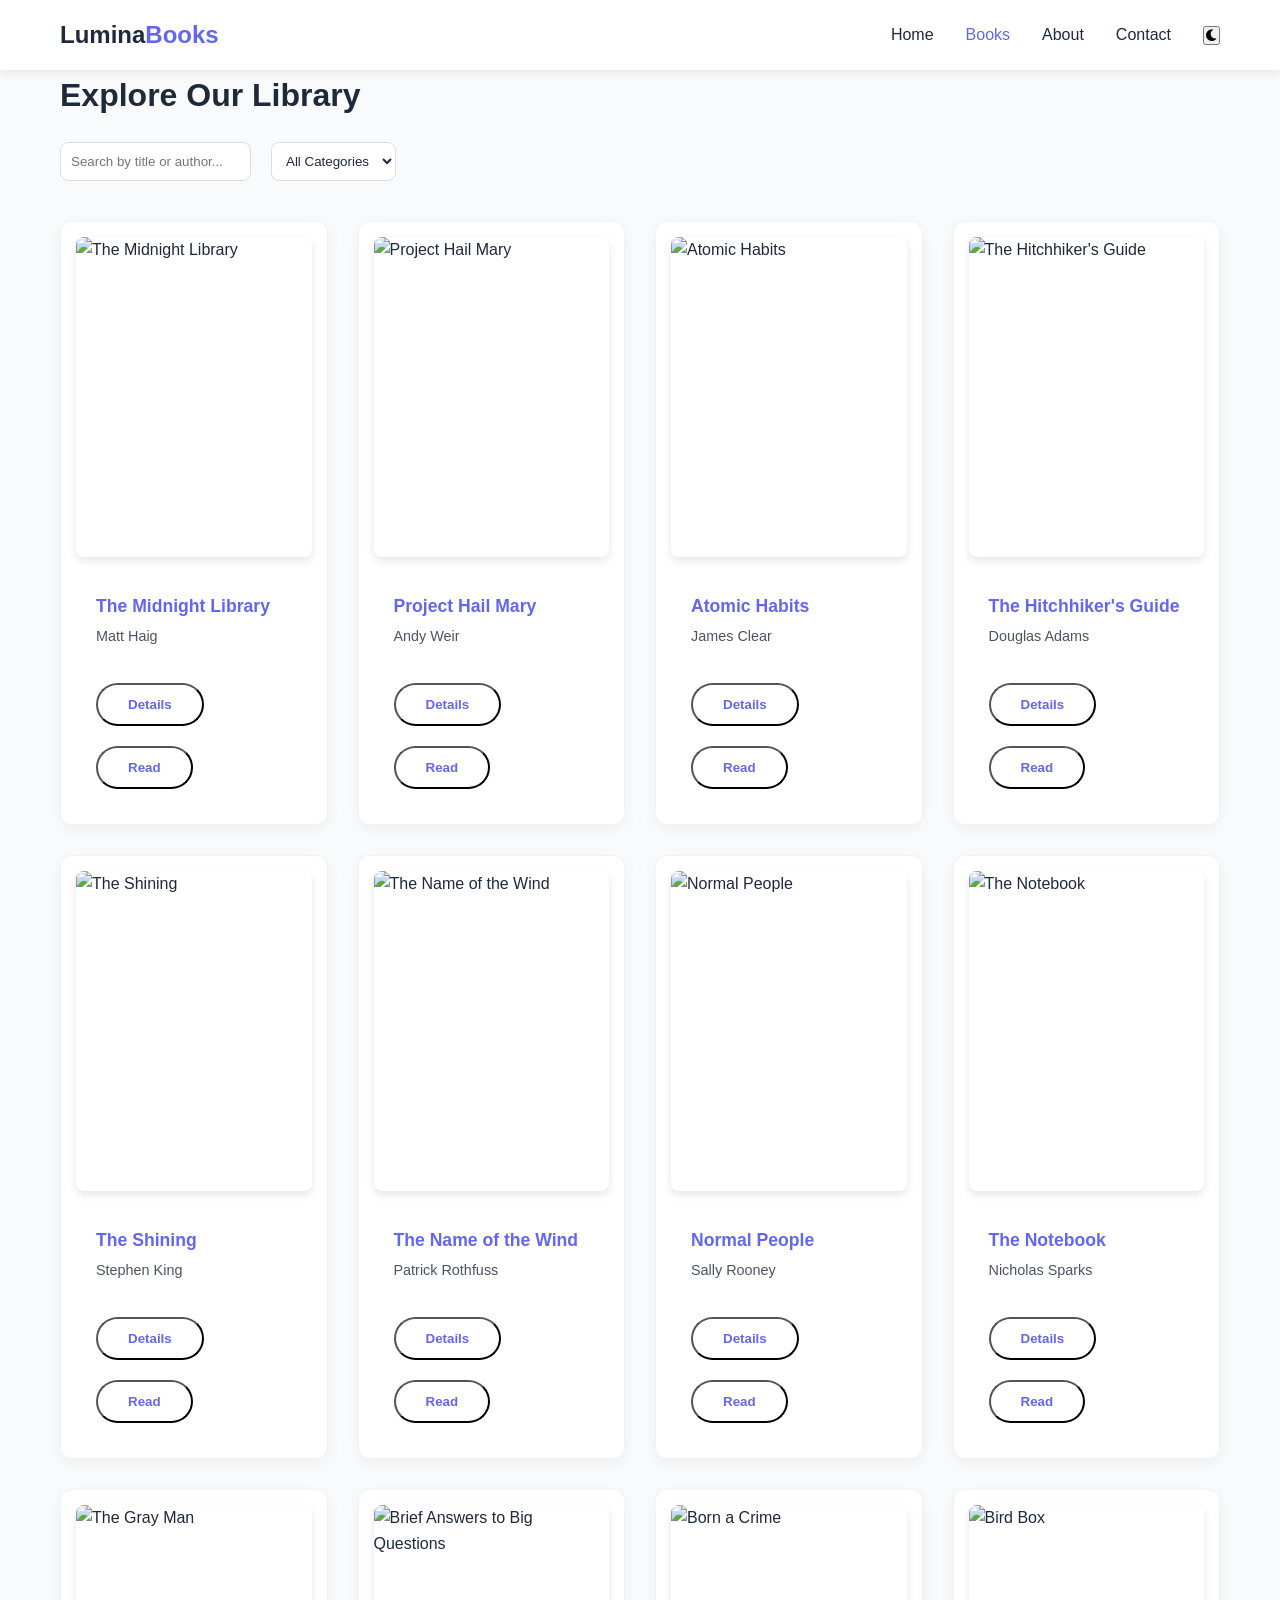
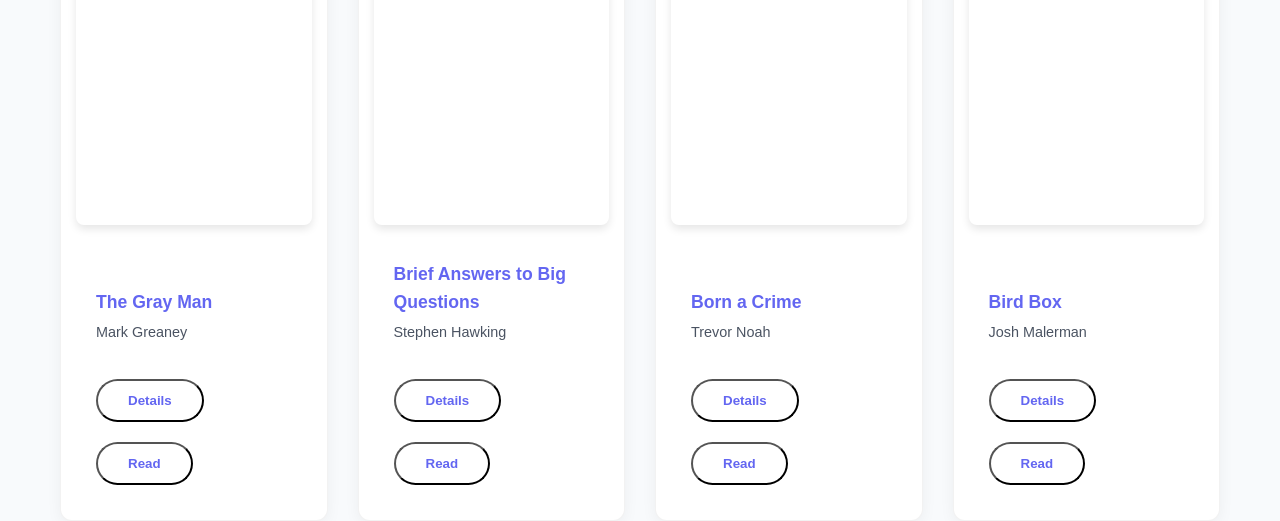
==== books.html @ ff7540b2 "Add files via upload" ====
<!DOCTYPE html>
<html lang="en">
<head>
    <meta charset="UTF-8">
    <meta name="viewport" content="width=device-width, initial-scale=1.0">
    <title>Browse Library - LuminaBooks</title>
    <link rel="stylesheet" href="style.css">
    <link rel="stylesheet" href="https://cdnjs.cloudflare.com/ajax/libs/font-awesome/6.0.0/css/all.min.css">
</head>
<div id="readerOverlay" class="reader-overlay">
    <div class="reader-header">
        <button id="exitReader"><i class="fas fa-arrow-left"></i> Exit Library</button>
        <div class="reader-meta">
            <span id="readingTitle">Book Title</span>
            <span id="readingAuthor">Author Name</span>
        </div>
        <div class="reader-tools">
            <button onclick="changeFontSize(1)"><i class="fas fa-plus"></i></button>
            <button onclick="changeFontSize(-1)"><i class="fas fa-minus"></i></button>
        </div>
    </div>

    <div class="reader-body">
        <div id="textContent" class="text-content">
        </div>
        <div class="reader-footer">
            <p>End of Preview</p>
        </div>
    </div>
</div>
<body>
<nav class="navbar">
    <div class="nav-container">
        <a href="index.html" class="logo">Lumina<span>Books</span></a>
        <ul class="nav-links">
            <li><a href="index.html">Home</a></li>
            <li><a href="books.html" class="active">Books</a></li>
            <li><a href="about.html">About</a></li>
            <li><a href="contact.html">Contact</a></li>
            <li><button id="theme-toggle"><i class="fas fa-moon"></i></button></li>
        </ul>
    </div>
</nav>

<div class="container page-header">
    <h1>Explore Our Library</h1>
    <div class="filter-controls">
        <input type="text" id="searchBar" placeholder="Search by title or author...">
        <select id="categoryFilter">
            <option value="all">All Categories</option>
            <option value="fiction">Fiction</option>
            <option value="sci-fi">Sci-Fi</option>
            <option value="comedy">Comedy</option>
            <option value="horror">Horror</option>
            <option value="fantasy">Fantasy</option>
            <option value="drama">Drama</option>
            <option value="romance">Romance</option>
            <option value="action">Action</option>
            <option value="educational">Educational</option>
        </select>
    </div>
</div>


<main class="container">
    <div class="book-grid" id="bookGrid">
    </div>
</main>

<div class="modal" id="bookModal">
    <div class="modal-content">
        <span class="close-modal">&times;</span>
        <div class="modal-body" id="modalBody">
        </div>
    </div>
</div>


<script src="script.js"></script>
</body>
</html>
---- style.css ----
:root {
    --primary: #6366f1;
    --primary-dark: #4f46e5;
    --bg: #f8fafc;
    --text: #1e293b;
    --card-bg: #ffffff;
    --nav-bg: rgba(255, 255, 255, 0.9);
    --transition: all 0.3s ease;
}

[data-theme="dark"] {
    --bg: #0f172a;
    --text: #f8fafc;
    --card-bg: #1e293b;
    --nav-bg: rgba(15, 23, 42, 0.9);
}

* {
    margin: 0;
    padding: 0;
    box-sizing: border-box;
    font-family: 'Segoe UI', Tahoma, Geneva, Verdana, sans-serif;
}

body {
    background-color: var(--bg);
    color: var(--text);
    transition: var(--transition);
    line-height: 1.6;
}

.container {
    max-width: 1200px;
    margin: 0 auto;
    padding: 0 20px;
}

/* Navbar */
.navbar {
    position: sticky;
    top: 0;
    background: var(--nav-bg);
    backdrop-filter: blur(10px);
    z-index: 1000;
    box-shadow: 0 2px 10px rgba(0,0,0,0.1);
    padding: 1rem 0;
}

.nav-container {
    display: flex;
    justify-content: space-between;
    align-items: center;
    max-width: 1200px;
    margin: 0 auto;
    padding: 0 20px;
}

.logo {
    font-size: 1.5rem;
    font-weight: bold;
    text-decoration: none;
    color: var(--text);
}

.logo span { color: var(--primary); }

.nav-links {
    display: flex;
    list-style: none;
    gap: 2rem;
    align-items: center;
}

.nav-links a {
    text-decoration: none;
    color: var(--text);
    font-weight: 500;
    transition: var(--transition);
}

.nav-links a:hover, .nav-links a.active {
    color: var(--primary);
}

/* Hero */
.hero {
    height: 60vh;
    display: flex;
    align-items: center;
    justify-content: center;
    text-align: center;
    background: linear-gradient(45deg, var(--primary), #a855f7);
    color: white;
    padding: 0 20px;
}

.cta-btn {
    display: inline-block;
    padding: 12px 30px;
    background: white;
    color: var(--primary);
    text-decoration: none;
    border-radius: 30px;
    font-weight: bold;
    margin-top: 20px;
    transition: transform 0.2s;
}

.cta-btn:hover { transform: translateY(-3px); }

/* Books Grid */
.book-grid {
    display: grid;
    grid-template-columns: repeat(auto-fill, minmax(250px, 1fr));
    gap: 30px;
    margin-top: 40px;
}

.book-card {
    background: var(--card-bg);
    border-radius: 15px;
    overflow: hidden;
    box-shadow: 0 4px 15px rgba(0,0,0,0.05);
    transition: var(--transition);
    cursor: pointer;
}

.book-card:hover {
    transform: translateY(-10px);
}

.book-img {
    width: 100%;
    height: 300px;
    object-fit: cover;
}

.book-info {
    padding: 20px;
}

/* Modal */
.modal {
    display: none;
    position: fixed;
    z-index: 2000;
    top: 0; left: 0; width: 100%; height: 100%;
    background: rgba(0,0,0,0.8);
}

.modal-content {
    background: var(--card-bg);
    margin: 5% auto;
    padding: 40px;
    width: 80%;
    max-width: 800px;
    border-radius: 20px;
    position: relative;
}

.close-modal {
    position: absolute;
    right: 20px; top: 10px;
    font-size: 30px; cursor: pointer;
}

/* Filters */
.filter-controls {
    display: flex;
    gap: 20px;
    margin: 20px 0;
}

#searchBar, #categoryFilter {
    padding: 10px;
    border-radius: 8px;
    border: 1px solid #ddd;
    background: var(--card-bg);
    color: var(--text);
}
/* Enhanced Book Cards */
.book-card {
    background: var(--card-bg);
    border-radius: 12px;
    padding: 15px;
    display: flex;
    flex-direction: column;
    justify-content: space-between;
    border: 1px solid rgba(0,0,0,0.05);
}

.book-img {
    height: 320px;
    border-radius: 8px;
    box-shadow: 0 4px 8px rgba(0,0,0,0.1);
    margin-bottom: 15px;
}

.book-info h3 {
    font-size: 1.1rem;
    margin-bottom: 5px;
    color: var(--primary);
}

.book-info p {
    font-size: 0.9rem;
    opacity: 0.8;
    margin-bottom: 15px;
}

/* Modal Flex Layout */
.modal-flex {
    display: flex;
    gap: 30px;
    align-items: flex-start;
}

@media (max-width: 600px) {
    .modal-flex {
        flex-direction: column;
        align-items: center;
        text-align: center;
    }
}
/* Contact Page Specifics */
.contact-container {
    padding: 80px 20px;
    min-height: calc(100vh - 80px);
}

.contact-grid {
    display: grid;
    grid-template-columns: 1fr 1.2fr;
    gap: 60px;
    align-items: center;
}

.highlight {
    color: var(--primary);
}

.contact-info h1 {
    font-size: 3rem;
    line-height: 1.1;
    margin-bottom: 20px;
}

.info-item {
    display: flex;
    align-items: center;
    gap: 20px;
    margin-bottom: 30px;
}

.icon-circle {
    width: 50px;
    height: 50px;
    background: var(--primary);
    color: white;
    border-radius: 50%;
    display: flex;
    align-items: center;
    justify-content: center;
    font-size: 1.2rem;
    box-shadow: 0 10px 20px rgba(99, 102, 241, 0.3);
}

/* Form Card Style */
.contact-form-card {
    background: var(--card-bg);
    padding: 40px;
    border-radius: 24px;
    box-shadow: 0 25px 50px -12px rgba(0, 0, 0, 0.1);
    border: 1px solid rgba(255, 255, 255, 0.1);
}

.input-row {
    display: grid;
    grid-template-columns: 1fr 1fr;
    gap: 20px;
}

.form-group {
    margin-bottom: 20px;
}

.form-group label {
    display: block;
    margin-bottom: 8px;
    font-weight: 600;
    font-size: 0.9rem;
}

.form-group input,
.form-group select,
.form-group textarea {
    width: 100%;
    padding: 12px 16px;
    border-radius: 10px;
    border: 2px solid #e2e8f0;
    background: transparent;
    color: var(--text);
    transition: var(--transition);
}

.form-group input:focus,
.form-group textarea:focus {
    outline: none;
    border-color: var(--primary);
    box-shadow: 0 0 0 4px rgba(99, 102, 241, 0.1);
}

/* Submit Button */
.submit-btn {
    width: 100%;
    padding: 15px;
    background: var(--primary);
    color: white;
    border: none;
    border-radius: 12px;
    font-weight: bold;
    font-size: 1rem;
    cursor: pointer;
    display: flex;
    align-items: center;
    justify-content: center;
    gap: 10px;
    transition: var(--transition);
}

.submit-btn:hover {
    background: var(--primary-dark);
    transform: translateY(-2px);
}

/* Socials */
.social-links {
    display: flex;
    gap: 15px;
    margin-top: 40px;
}

.social-links a {
    width: 40px;
    height: 40px;
    border: 1px solid #ddd;
    border-radius: 50%;
    display: flex;
    align-items: center;
    justify-content: center;
    color: var(--text);
    text-decoration: none;
    transition: var(--transition);
}

.social-links a:hover {
    background: var(--primary);
    color: white;
    border-color: var(--primary);
}

/* Responsive */
@media (max-width: 968px) {
    .contact-grid {
        grid-template-columns: 1fr;
        gap: 40px;
    }
    .contact-info { text-align: center; }
    .info-item { justify-content: center; }
    .social-links { justify-content: center; }
    .input-row { grid-template-columns: 1fr; }
}
/* Reader Overlay Styles */
.reader-overlay {
    display: none;
    position: fixed;
    top: 0; left: 0;
    width: 100%; height: 100%;
    background: var(--bg);
    z-index: 9999;
    overflow-y: scroll;
}

.reader-header {
    position: sticky;
    top: 0;
    display: flex;
    justify-content: space-between;
    align-items: center;
    padding: 15px 30px;
    background: var(--card-bg);
    border-bottom: 1px solid rgba(0,0,0,0.1);
    box-shadow: 0 2px 10px rgba(0,0,0,0.05);
}

.reader-meta { text-align: center; }
.reader-meta #readingTitle { display: block; font-weight: bold; font-size: 1.1rem; }
.reader-meta #readingAuthor { font-size: 0.8rem; opacity: 0.7; }

.reader-body {
    max-width: 750px;
    margin: 40px auto;
    padding: 0 20px;
}

.text-content {
    font-family: 'Georgia', serif; /* Classic book font */
    font-size: 1.25rem;
    line-height: 1.8;
    color: var(--text);
    text-align: justify;
}

.text-content h2 {
    margin-top: 50px;
    text-align: center;
    font-size: 2rem;
    color: var(--primary);
}

.text-content p { margin-bottom: 25px; text-indent: 30px; }

.reader-footer {
    text-align: center;
    padding: 60px 0;
    opacity: 0.5;
    border-top: 1px solid rgba(0,0,0,0.1);
}

/* Reader Buttons */
#exitReader, .reader-tools button {
    background: var(--primary);
    color: white;
    border: none;
    padding: 8px 15px;
    border-radius: 6px;
    cursor: pointer;
    transition: 0.2s;
}

.reader-tools button { margin-left: 5px; }
#exitReader:hover { background: var(--primary-dark); }
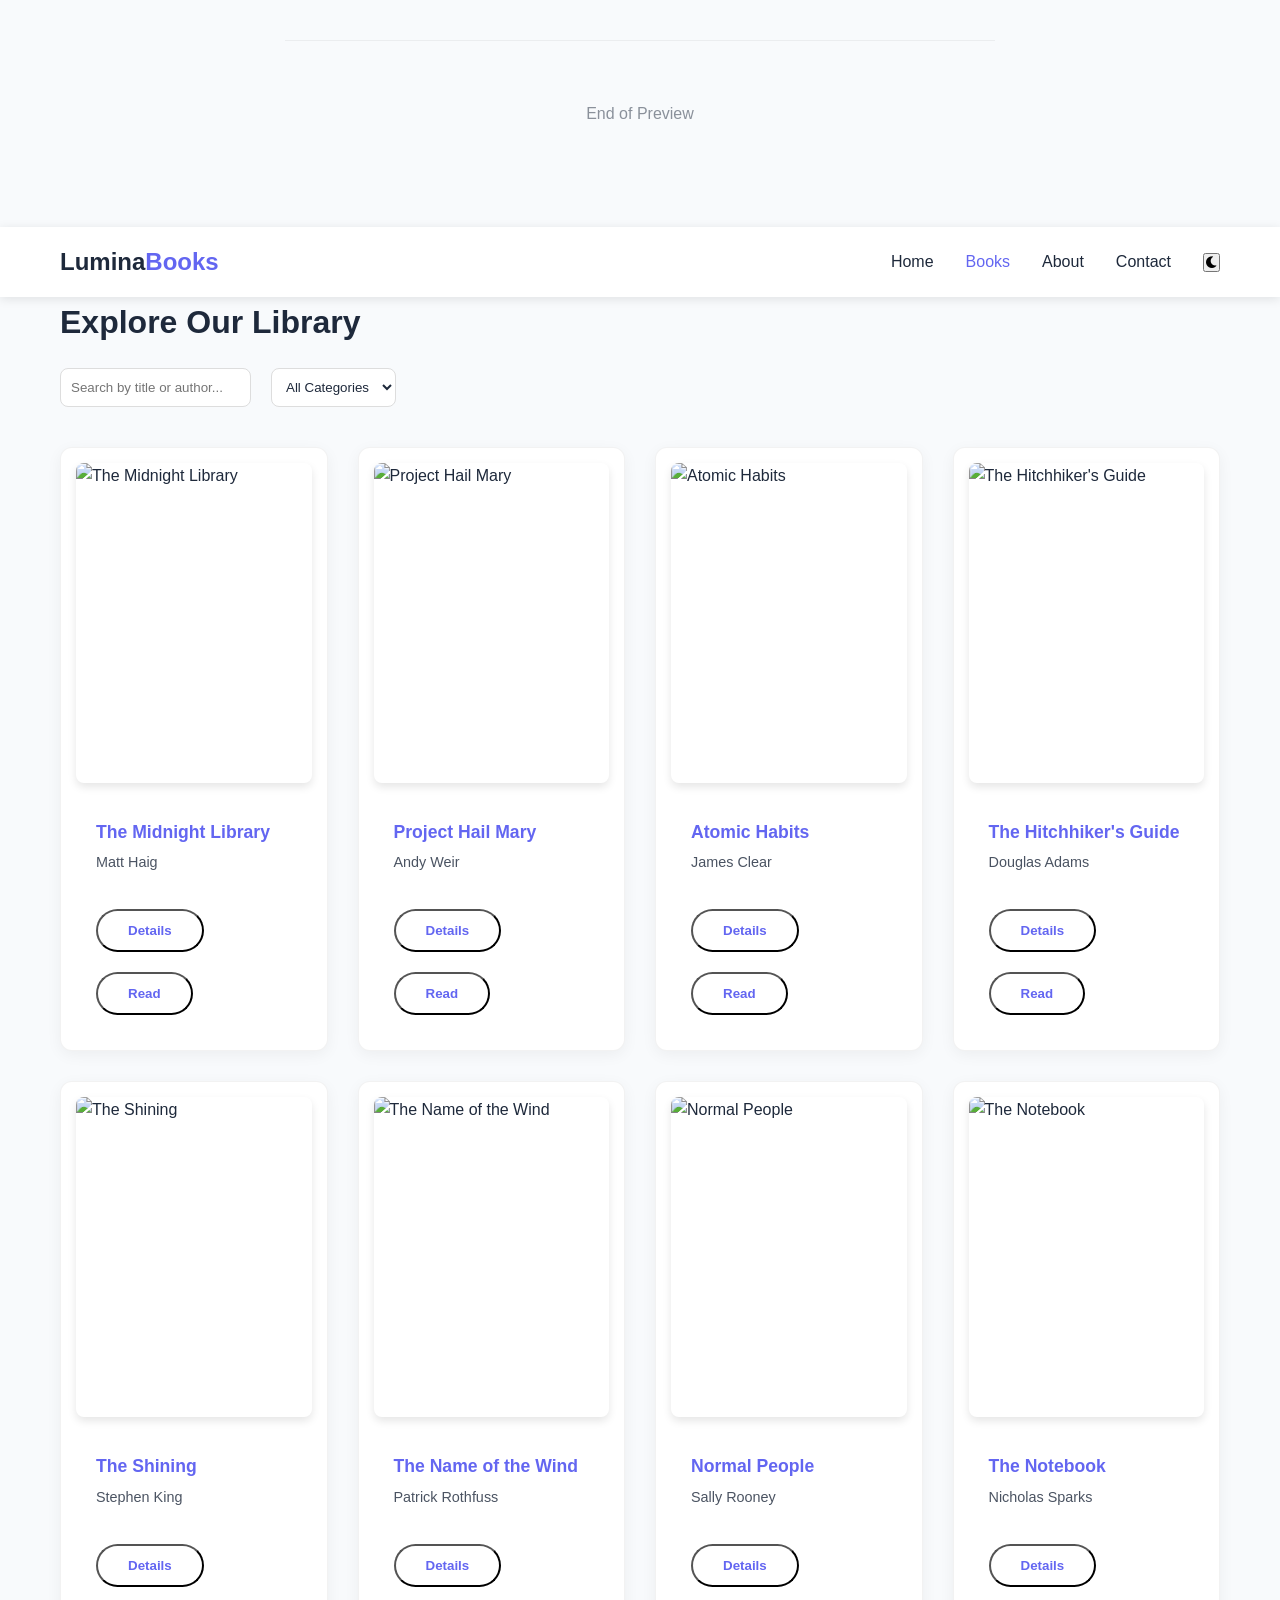
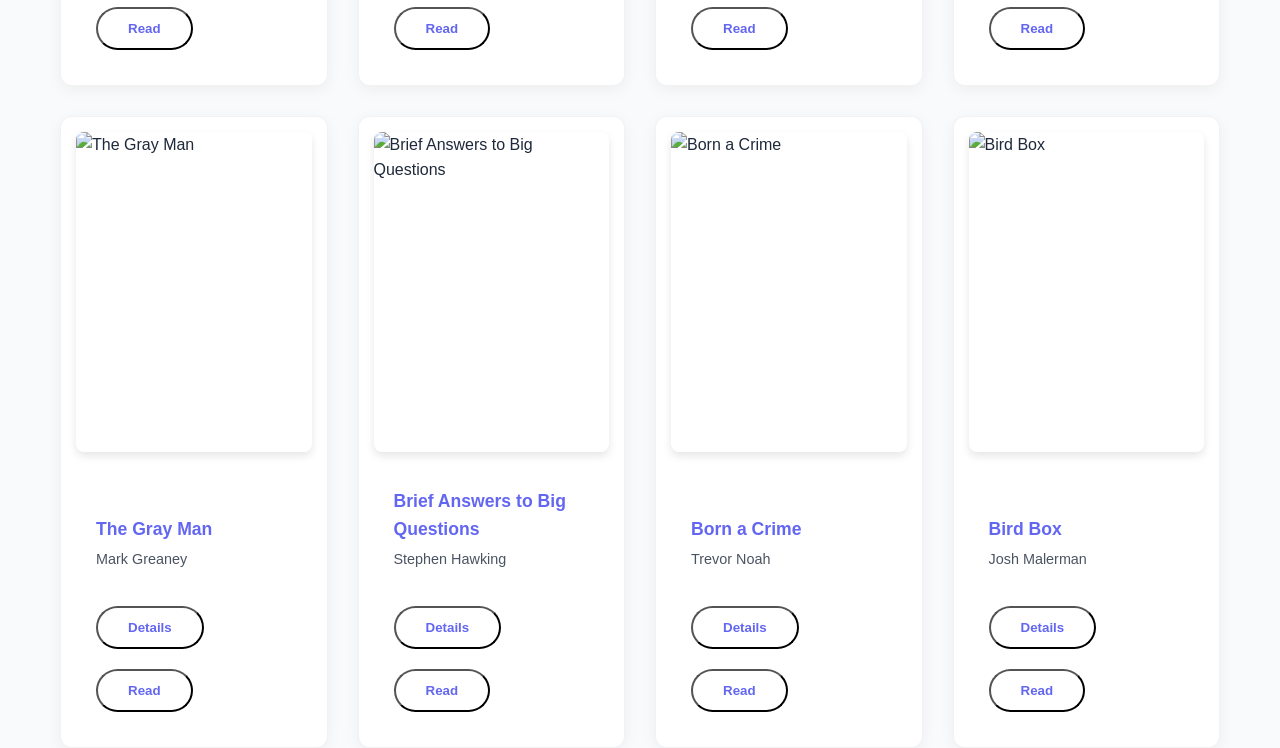
==== commit 56c446d4: "Update books.html" ====
--- a/books.html
+++ b/books.html
@@ -14,6 +14,8 @@
             <span id="readingTitle">Book Title</span>
             <span id="readingAuthor">Author Name</span>
         </div>
+            <div id="textContent" class="reader-content"></div>
+</div>
         <div class="reader-tools">
             <button onclick="changeFontSize(1)"><i class="fas fa-plus"></i></button>
             <button onclick="changeFontSize(-1)"><i class="fas fa-minus"></i></button>
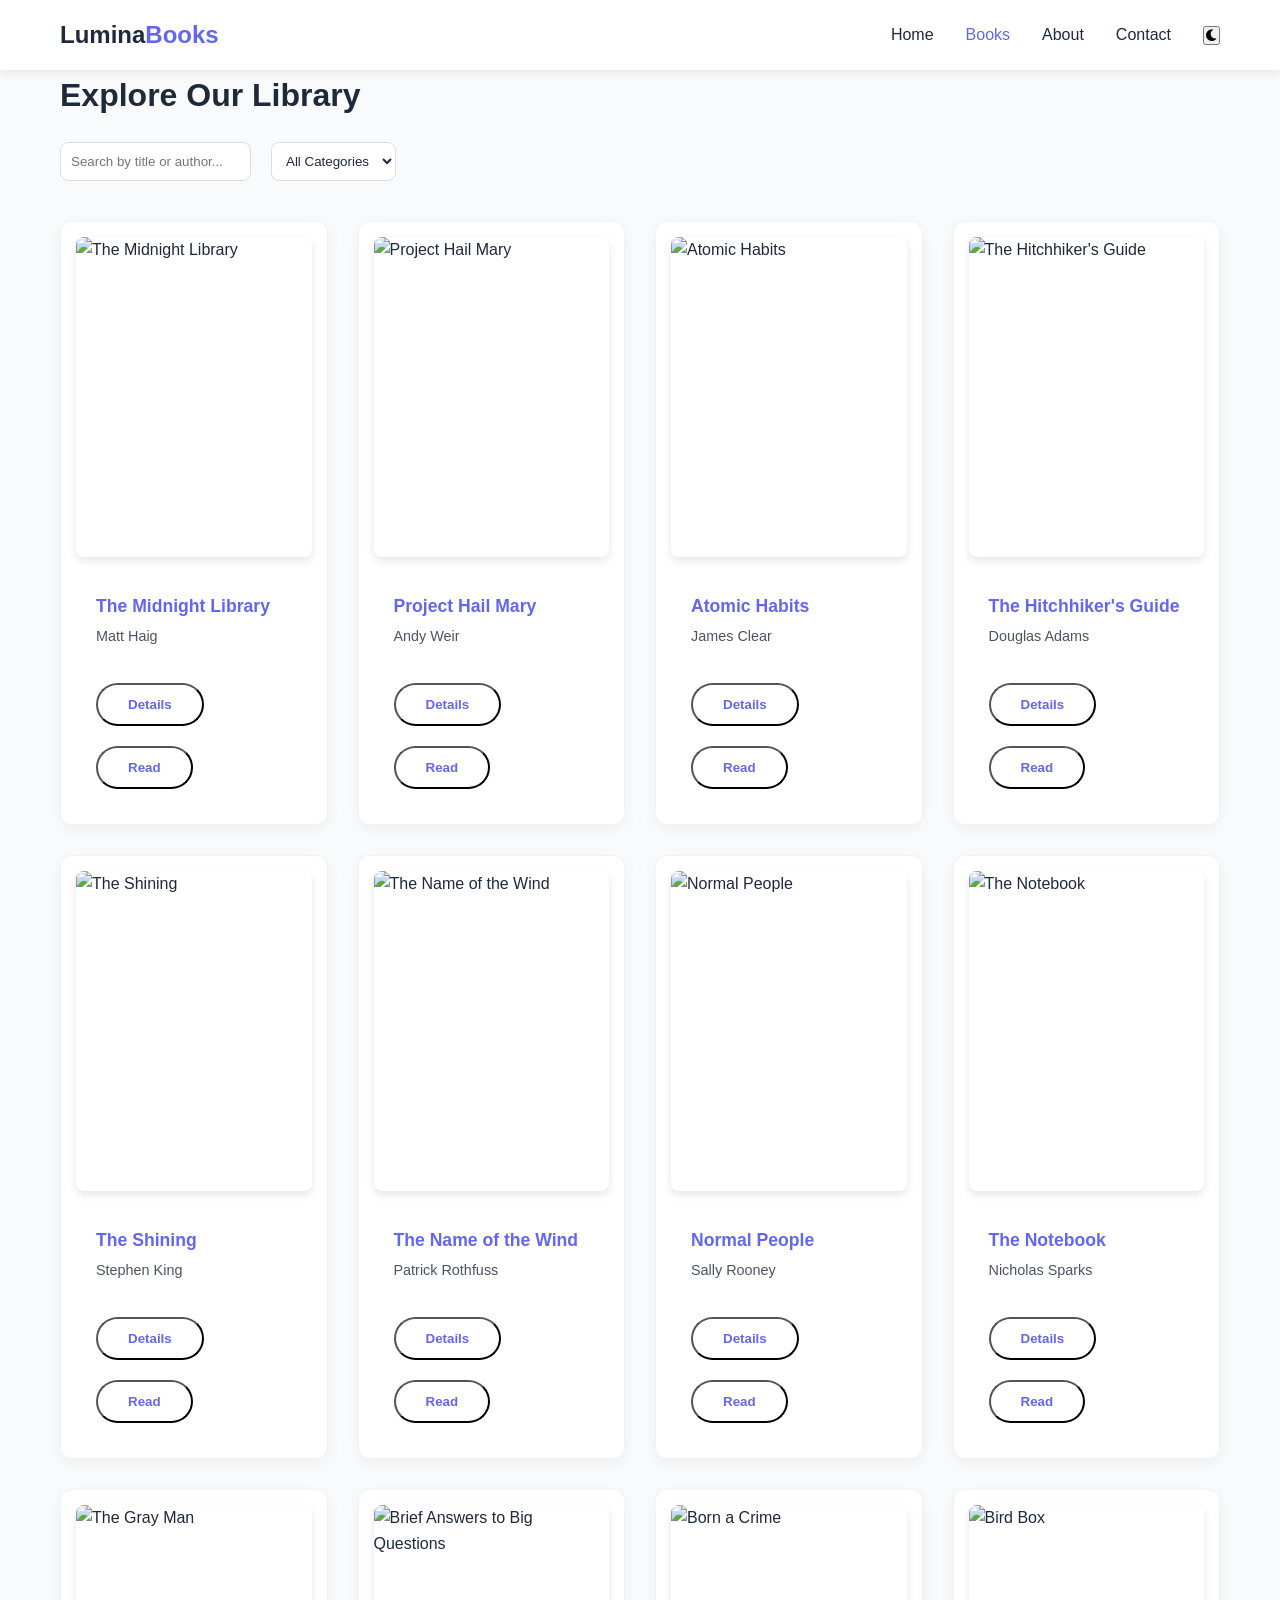
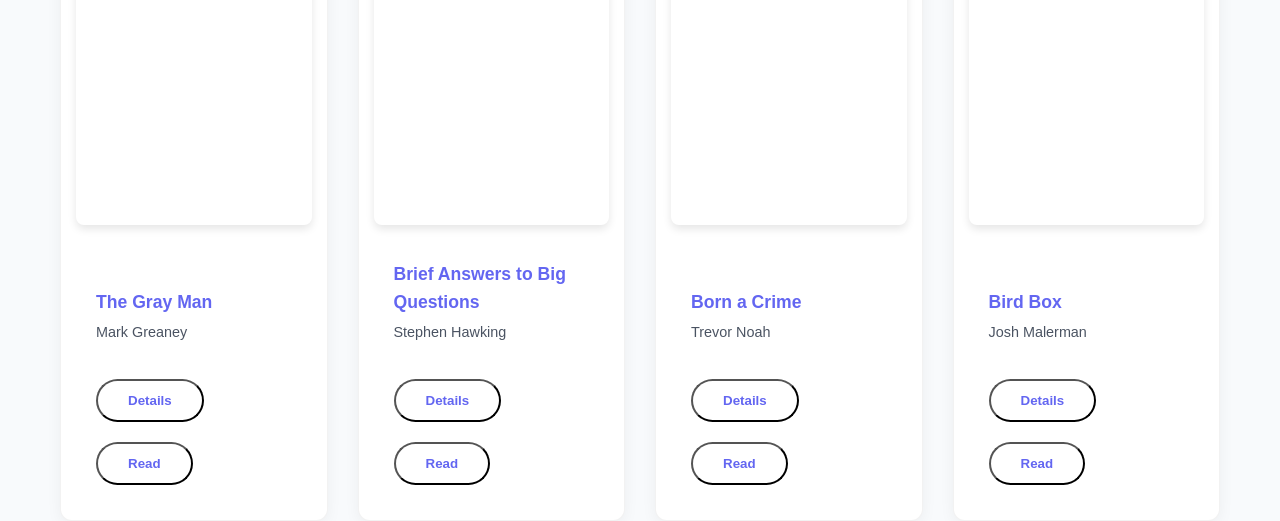
==== commit da62eb4f: "Update books.html" ====
--- a/books.html
+++ b/books.html
@@ -7,15 +7,18 @@
     <link rel="stylesheet" href="style.css">
     <link rel="stylesheet" href="https://cdnjs.cloudflare.com/ajax/libs/font-awesome/6.0.0/css/all.min.css">
 </head>
-<div id="readerOverlay" class="reader-overlay">
+<div id="readerOverlay" class="reader-overlay" style="display:none;">
+    
     <div class="reader-header">
-        <button id="exitReader"><i class="fas fa-arrow-left"></i> Exit Library</button>
+        <button id="exitReader">
+            <i class="fas fa-arrow-left"></i> Exit Library
+        </button>
+
         <div class="reader-meta">
             <span id="readingTitle">Book Title</span>
             <span id="readingAuthor">Author Name</span>
         </div>
-            <div id="textContent" class="reader-content"></div>
-</div>
+
         <div class="reader-tools">
             <button onclick="changeFontSize(1)"><i class="fas fa-plus"></i></button>
             <button onclick="changeFontSize(-1)"><i class="fas fa-minus"></i></button>
@@ -23,12 +26,14 @@
     </div>
 
     <div class="reader-body">
-        <div id="textContent" class="text-content">
-        </div>
+        <!-- ✅ ISA RA KA textContent -->
+        <div id="textContent" class="text-content"></div>
+
         <div class="reader-footer">
             <p>End of Preview</p>
         </div>
     </div>
+
 </div>
 <body>
 <nav class="navbar">
